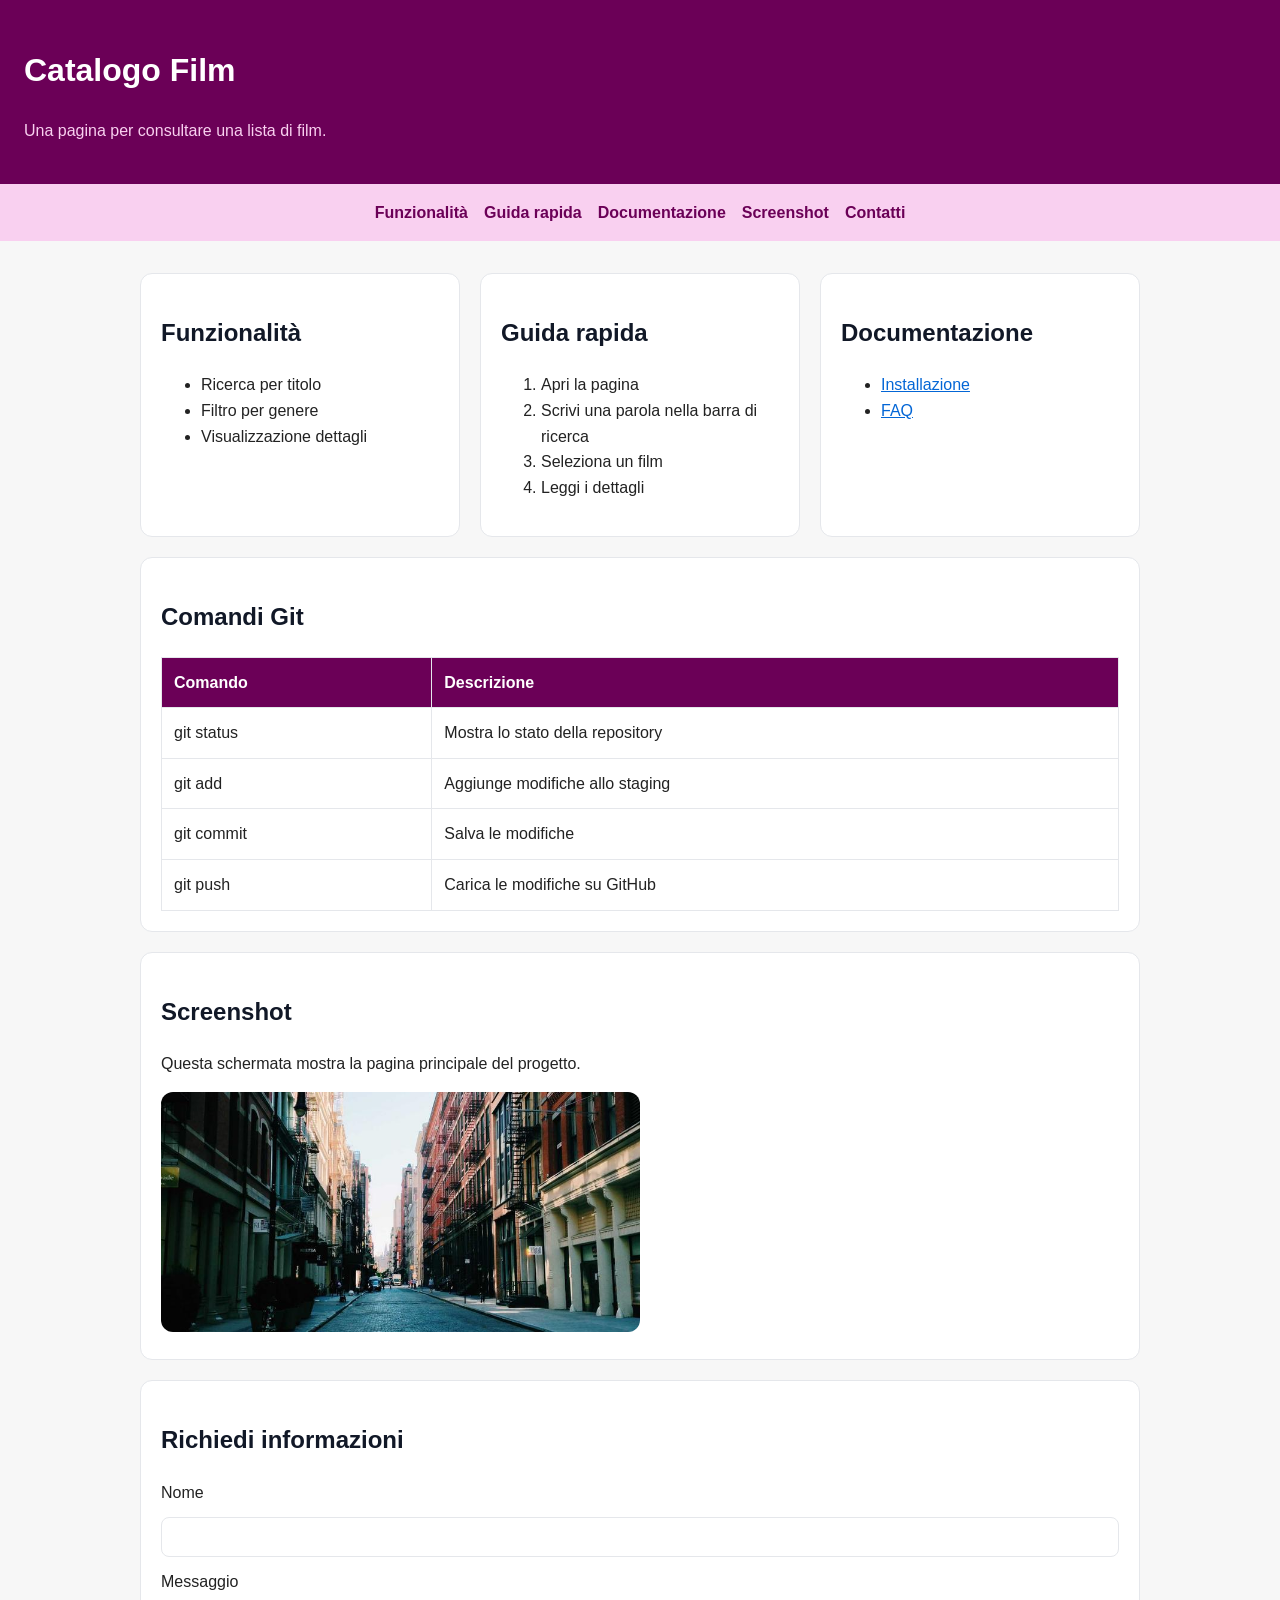
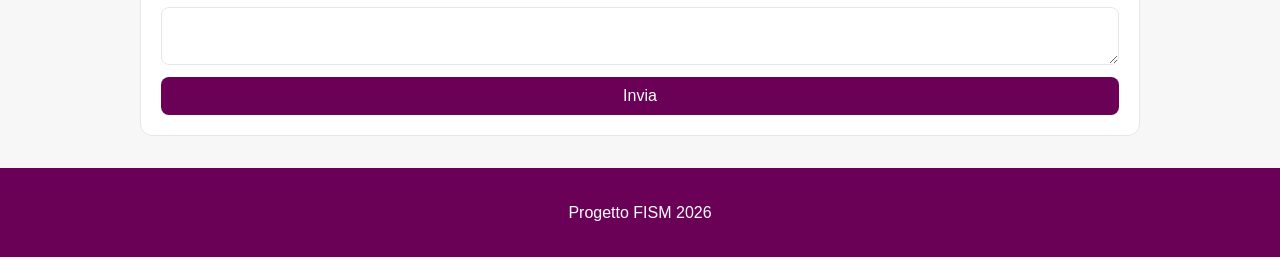
==== index.html @ ef1ea20a "Prima versione catalogo film" ====
<!DOCTYPE html>
<html lang="it">
<head>
  <meta charset="UTF-8">
  <meta name="viewport" content="width=device-width, initial-scale=1.0">
  <title>Catalogo Film</title>
  <link rel="stylesheet" href="style.css">
</head>
<body>

  <header>
    <h1>Catalogo Film</h1>
    <p>Una pagina per consultare una lista di film.</p>
  </header>

  <nav>
    <a href="#funzionalita">Funzionalità</a>
    <a href="#guida">Guida rapida</a>
    <a href="#documentazione">Documentazione</a>
    <a href="#screenshot">Screenshot</a>
    <a href="#contatti">Contatti</a>
  </nav>

  <main class="container">

    <div class="cards">
      <section id="funzionalita" class="card">
        <h2>Funzionalità</h2>
        <ul>
          <li>Ricerca per titolo</li>
          <li>Filtro per genere</li>
          <li>Visualizzazione dettagli</li>
        </ul>
      </section>

      <section id="guida" class="card">
        <h2>Guida rapida</h2>
        <ol>
          <li>Apri la pagina</li>
          <li>Scrivi una parola nella barra di ricerca</li>
          <li>Seleziona un film</li>
          <li>Leggi i dettagli</li>
        </ol>
      </section>

      <section id="documentazione" class="card">
        <h2>Documentazione</h2>
        <ul>
          <li><a href="docs/installazione.md">Installazione</a></li>
          <li><a href="docs/faq.md">FAQ</a></li>
        </ul>
      </section>
    </div>

    <section id="struttura" class="card">
      <h2>Comandi Git</h2>
      <table>
        <thead>
          <tr>
            <th>Comando</th>
            <th>Descrizione</th>
          </tr>
        </thead>
        <tbody>
          <tr>
            <td>git status</td>
            <td>Mostra lo stato della repository</td>
          </tr>
          <tr>
            <td>git add</td>
            <td>Aggiunge modifiche allo staging</td>
          </tr>
          <tr>
            <td>git commit</td>
            <td>Salva le modifiche</td>
          </tr>
          <tr>
            <td>git push</td>
            <td>Carica le modifiche su GitHub</td>
          </tr>
        </tbody>
      </table>
    </section>

    <section id="screenshot" class="card">
      <h2>Screenshot</h2>
      <p>Questa schermata mostra la pagina principale del progetto.</p>
      <img src="assets/screenshots/homepage.png" width="50%" alt="screenshot della homepage">
    </section>

    <section id="contatti" class="card">
      <h2>Richiedi informazioni</h2>
      <form>
        <label for="nome">Nome</label>
        <input type="text" id="nome" name="nome">

        <label for="messaggio">Messaggio</label>
        <textarea id="messaggio" name="messaggio"></textarea>

        <button type="submit">Invia</button>
      </form>
    </section>

  </main>

  <footer>
    <p>Progetto FISM 2026</p>
  </footer>

</body>
</html>
---- style.css ----
/* =========================
   Variables
========================= */
:root {
  --color-primary: #6b0057;
  --color-light: #f9d0f0;
  --color-dark: #111827;
  --color-border: #e5e7eb;
  --color-bg: #f7f7f7;
  --radius: 12px;
  --space: 16px;
}

/* =========================
   Base
========================= */
body {
  font-family: Arial, sans-serif;
  color: #222;
  background: var(--color-bg);
  line-height: 1.6;
  margin: 0;
}

/* =========================
   Tipografia
========================= */
h1, h2 {
  color: var(--color-dark);
}

a {
  color: #0366d6;
}

a:hover {
  text-decoration: underline;
}

/* =========================
   Header
========================= */
header {
  background: var(--color-primary);
  color: white;
  padding: 24px;
}

header h1 {
  color: white;
}

header p {
  color: var(--color-light);
}

/* =========================
   Navbar
========================= */
nav {
  display: flex;
  justify-content: center;
  gap: var(--space);
  padding: var(--space);
  background: var(--color-light);
}

nav a {
  color: var(--color-primary);
  text-decoration: none;
  font-weight: 600;
}

nav a:hover {
  text-decoration: underline;
}

/* =========================
   Layout
========================= */
.container {
  width: 90%;
  max-width: 1000px;
  margin: 32px auto;
}

/* =========================
   Componenti
========================= */
.card {
  background: white;
  padding: 20px;
  border: 1px solid var(--color-border);
  border-radius: var(--radius);
  margin-bottom: 20px;
}

.cards {
  display: flex;
  gap: 20px;
  flex-wrap: wrap;
}

.cards .card {
  flex: 1;
  min-width: 240px;
}

/* =========================
   Tabella
========================= */
table {
  width: 100%;
  border-collapse: collapse;
}

th, td {
  padding: 12px;
  border: 1px solid var(--color-border);
  text-align: left;
}

th {
  background: var(--color-primary);
  color: white;
}

/* =========================
   Form
========================= */
form {
  display: flex;
  flex-direction: column;
  gap: 12px;
}

input, textarea {
  padding: 10px;
  border: 1px solid var(--color-border);
  border-radius: 8px;
  font-size: 1rem;
}

button {
  background: var(--color-primary);
  color: white;
  padding: 10px var(--space);
  border: none;
  border-radius: 8px;
  cursor: pointer;
  font-size: 1rem;
}

button:hover {
  background: #4a003c;
}

/* =========================
   Immagini
========================= */
img {
  max-width: 100%;
  height: auto;
  border-radius: var(--radius);
}

/* =========================
   Footer
========================= */
footer {
  background: var(--color-primary);
  color: white;
  text-align: center;
  padding: var(--space);
  margin-top: 32px;
}

/* =========================
   Responsive
========================= */
@media (max-width: 700px) {
  .cards {
    flex-direction: column;
  }

  nav {
    flex-direction: column;
    align-items: center;
  }
}
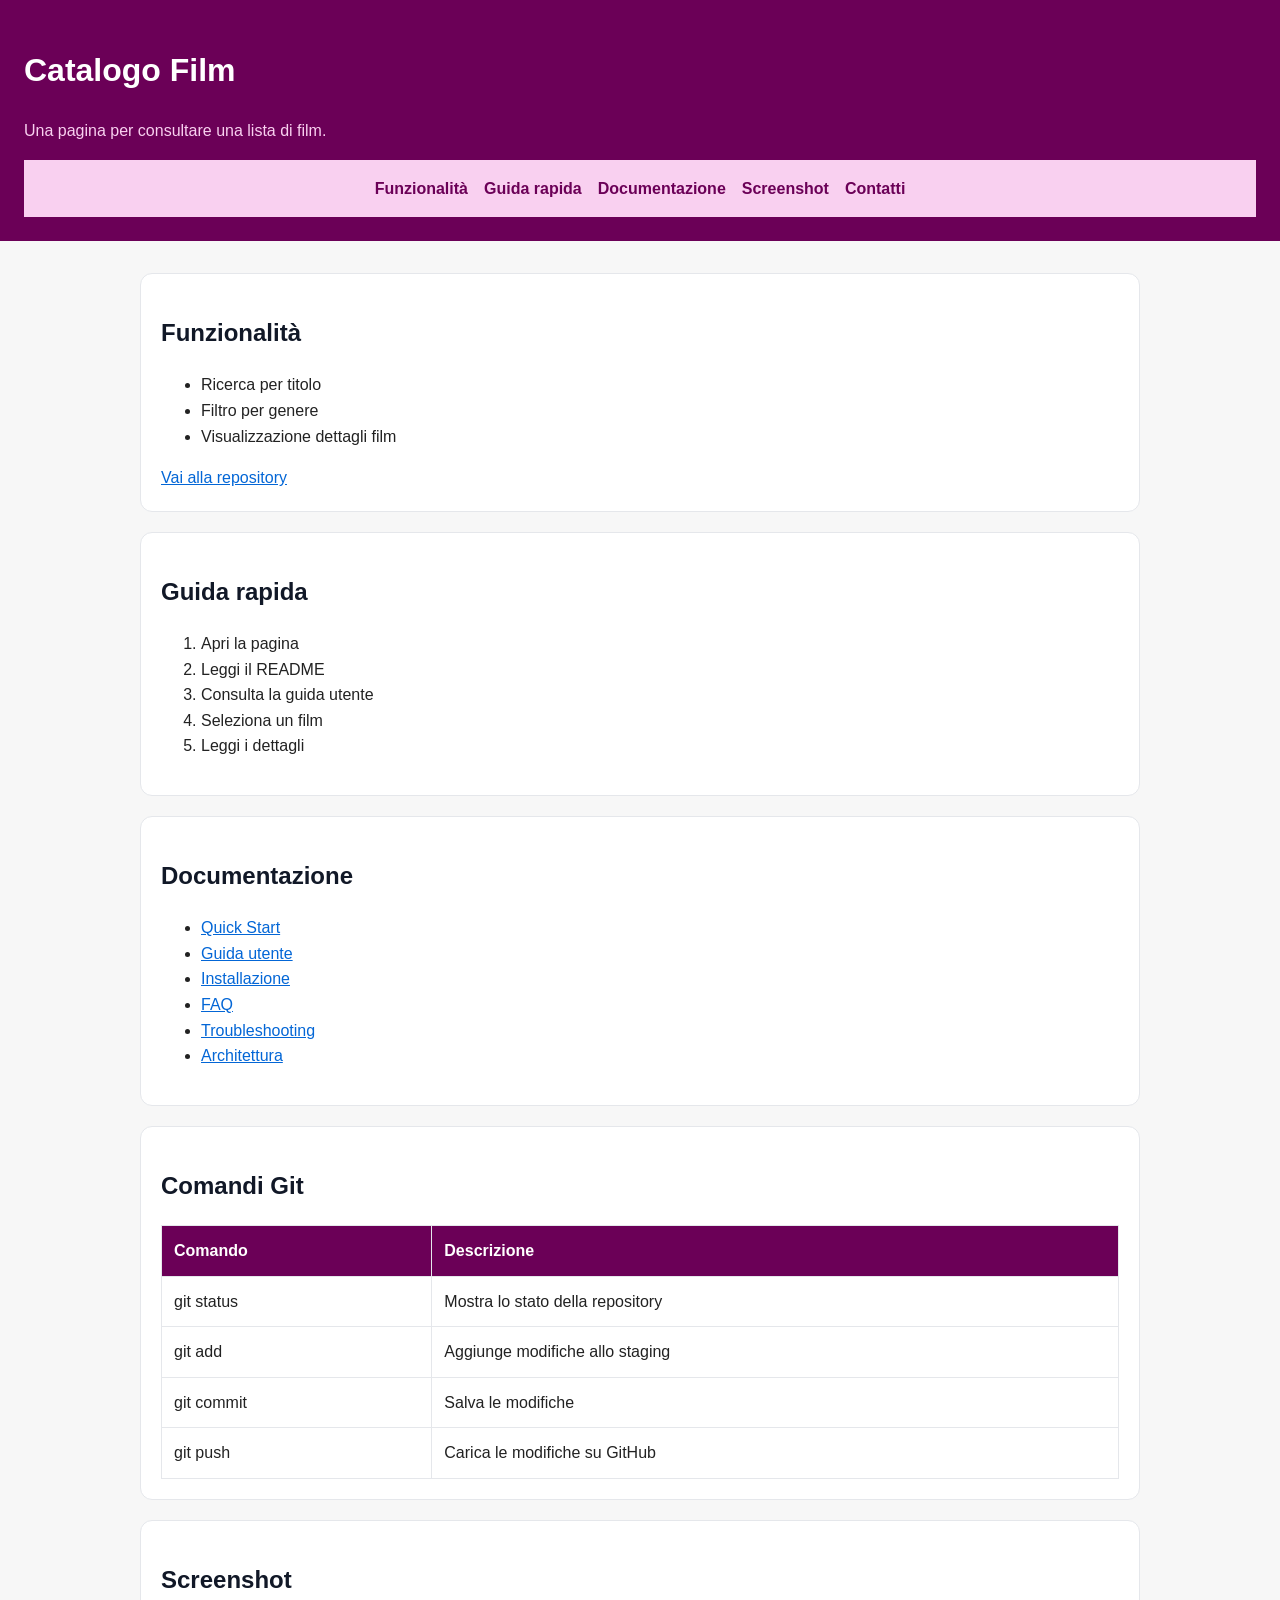
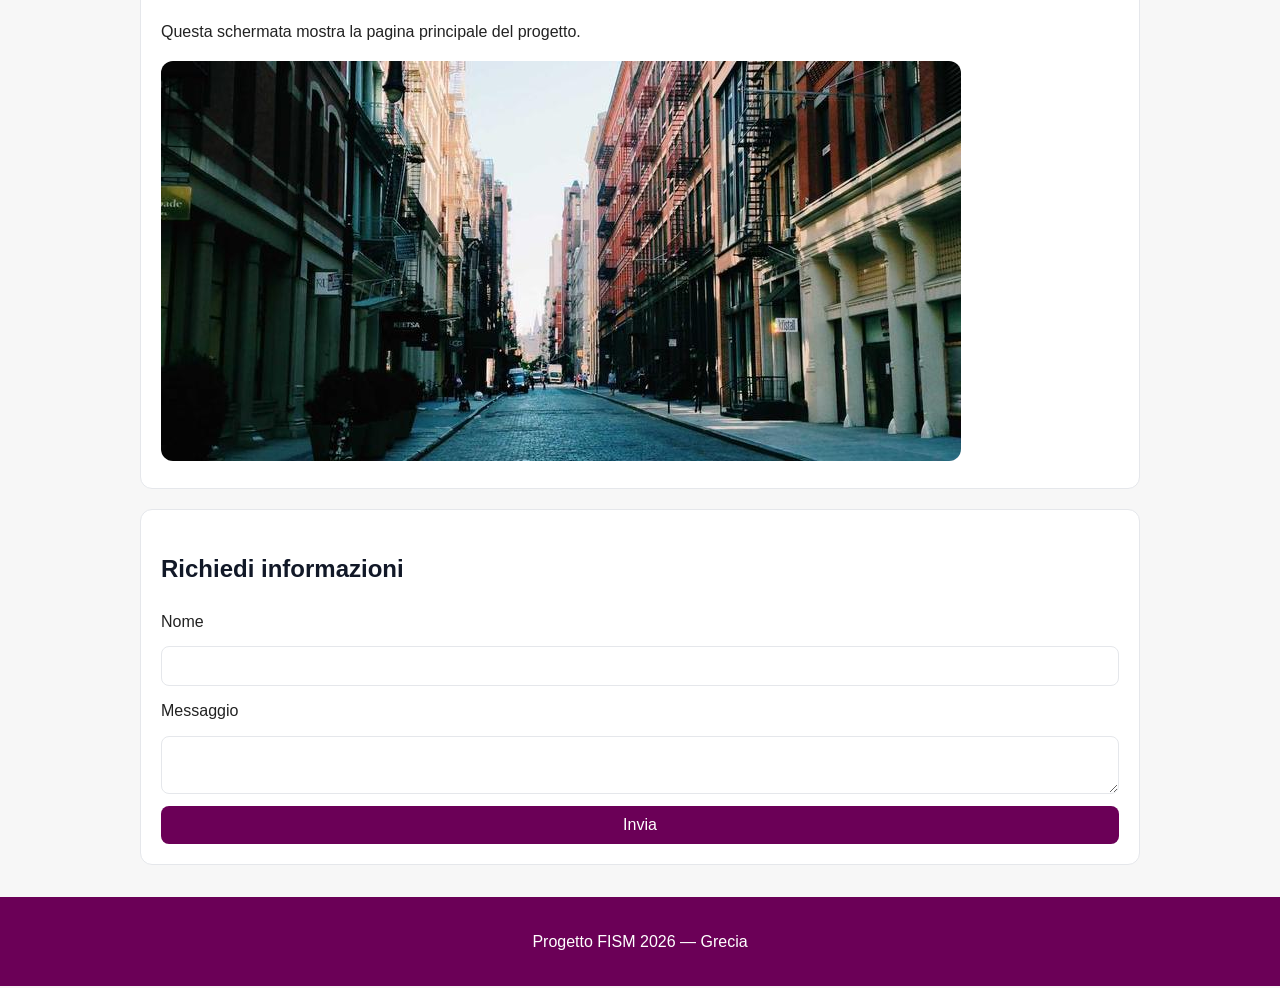
==== commit e41d2d79: "Aggiungo pagine src github e terminale" ====
--- a/index.html
+++ b/index.html
@@ -1,56 +1,61 @@
 <!DOCTYPE html>
 <html lang="it">
+
 <head>
   <meta charset="UTF-8">
   <meta name="viewport" content="width=device-width, initial-scale=1.0">
   <title>Catalogo Film</title>
   <link rel="stylesheet" href="style.css">
 </head>
+
 <body>
 
   <header>
     <h1>Catalogo Film</h1>
     <p>Una pagina per consultare una lista di film.</p>
+    <nav>
+      <a href="#funzionalita">Funzionalità</a>
+      <a href="#guida">Guida rapida</a>
+      <a href="#documentazione">Documentazione</a>
+      <a href="#screenshot">Screenshot</a>
+      <a href="#contatti">Contatti</a>
+    </nav>
   </header>
-
-  <nav>
-    <a href="#funzionalita">Funzionalità</a>
-    <a href="#guida">Guida rapida</a>
-    <a href="#documentazione">Documentazione</a>
-    <a href="#screenshot">Screenshot</a>
-    <a href="#contatti">Contatti</a>
-  </nav>
 
   <main class="container">
 
-    <div class="cards">
-      <section id="funzionalita" class="card">
-        <h2>Funzionalità</h2>
-        <ul>
-          <li>Ricerca per titolo</li>
-          <li>Filtro per genere</li>
-          <li>Visualizzazione dettagli</li>
-        </ul>
-      </section>
+    <section id="funzionalita" class="card">
+      <h2>Funzionalità</h2>
+      <ul>
+        <li>Ricerca per titolo</li>
+        <li>Filtro per genere</li>
+        <li>Visualizzazione dettagli film</li>
+      </ul>
+      <a href="https://github.com/greciazofailugarcastro-web/catalogo-film" class="button">Vai alla repository</a>
+    </section>
 
-      <section id="guida" class="card">
-        <h2>Guida rapida</h2>
-        <ol>
-          <li>Apri la pagina</li>
-          <li>Scrivi una parola nella barra di ricerca</li>
-          <li>Seleziona un film</li>
-          <li>Leggi i dettagli</li>
-        </ol>
-      </section>
+    <section id="guida" class="card">
+      <h2>Guida rapida</h2>
+      <ol>
+        <li>Apri la pagina</li>
+        <li>Leggi il README</li>
+        <li>Consulta la guida utente</li>
+        <li>Seleziona un film</li>
+        <li>Leggi i dettagli</li>
+      </ol>
+    </section>
 
-      <section id="documentazione" class="card">
-        <h2>Documentazione</h2>
-        <ul>
-          <li><a href="docs/installazione.md">Installazione</a></li>
-          <li><a href="docs/faq.md">FAQ</a></li>
-        </ul>
-      </section>
-    </div>
+    <section id="documentazione" class="card">
+      <h2>Documentazione</h2>
+      <ul>
+        <li><a href="docs/quick-start.md">Quick Start</a></li>
+        <li><a href="docs/guida-utente.md">Guida utente</a></li>
+        <li><a href="docs/installazione.md">Installazione</a></li>
+        <li><a href="docs/faq.md">FAQ</a></li>
+        <li><a href="docs/troubleshooting.md">Troubleshooting</a></li>
+        <li><a href="docs/architettura.md">Architettura</a></li>
+      </ul>
+    </section>
 
     <section id="struttura" class="card">
       <h2>Comandi Git</h2>
@@ -85,7 +90,7 @@
     <section id="screenshot" class="card">
       <h2>Screenshot</h2>
       <p>Questa schermata mostra la pagina principale del progetto.</p>
-      <img src="assets/screenshots/homepage.png" width="50%" alt="screenshot della homepage">
+      <img src="assets/screenshots/homepage.png" alt="Screenshot homepage">
     </section>
 
     <section id="contatti" class="card">
@@ -93,10 +98,8 @@
       <form>
         <label for="nome">Nome</label>
         <input type="text" id="nome" name="nome">
-
         <label for="messaggio">Messaggio</label>
         <textarea id="messaggio" name="messaggio"></textarea>
-
         <button type="submit">Invia</button>
       </form>
     </section>
@@ -104,10 +107,9 @@
   </main>
 
   <footer>
-    <p>Progetto FISM 2026</p>
+    <p>Progetto FISM 2026 — Grecia</p>
   </footer>
 
 </body>
-</html>
 
-
+</html>
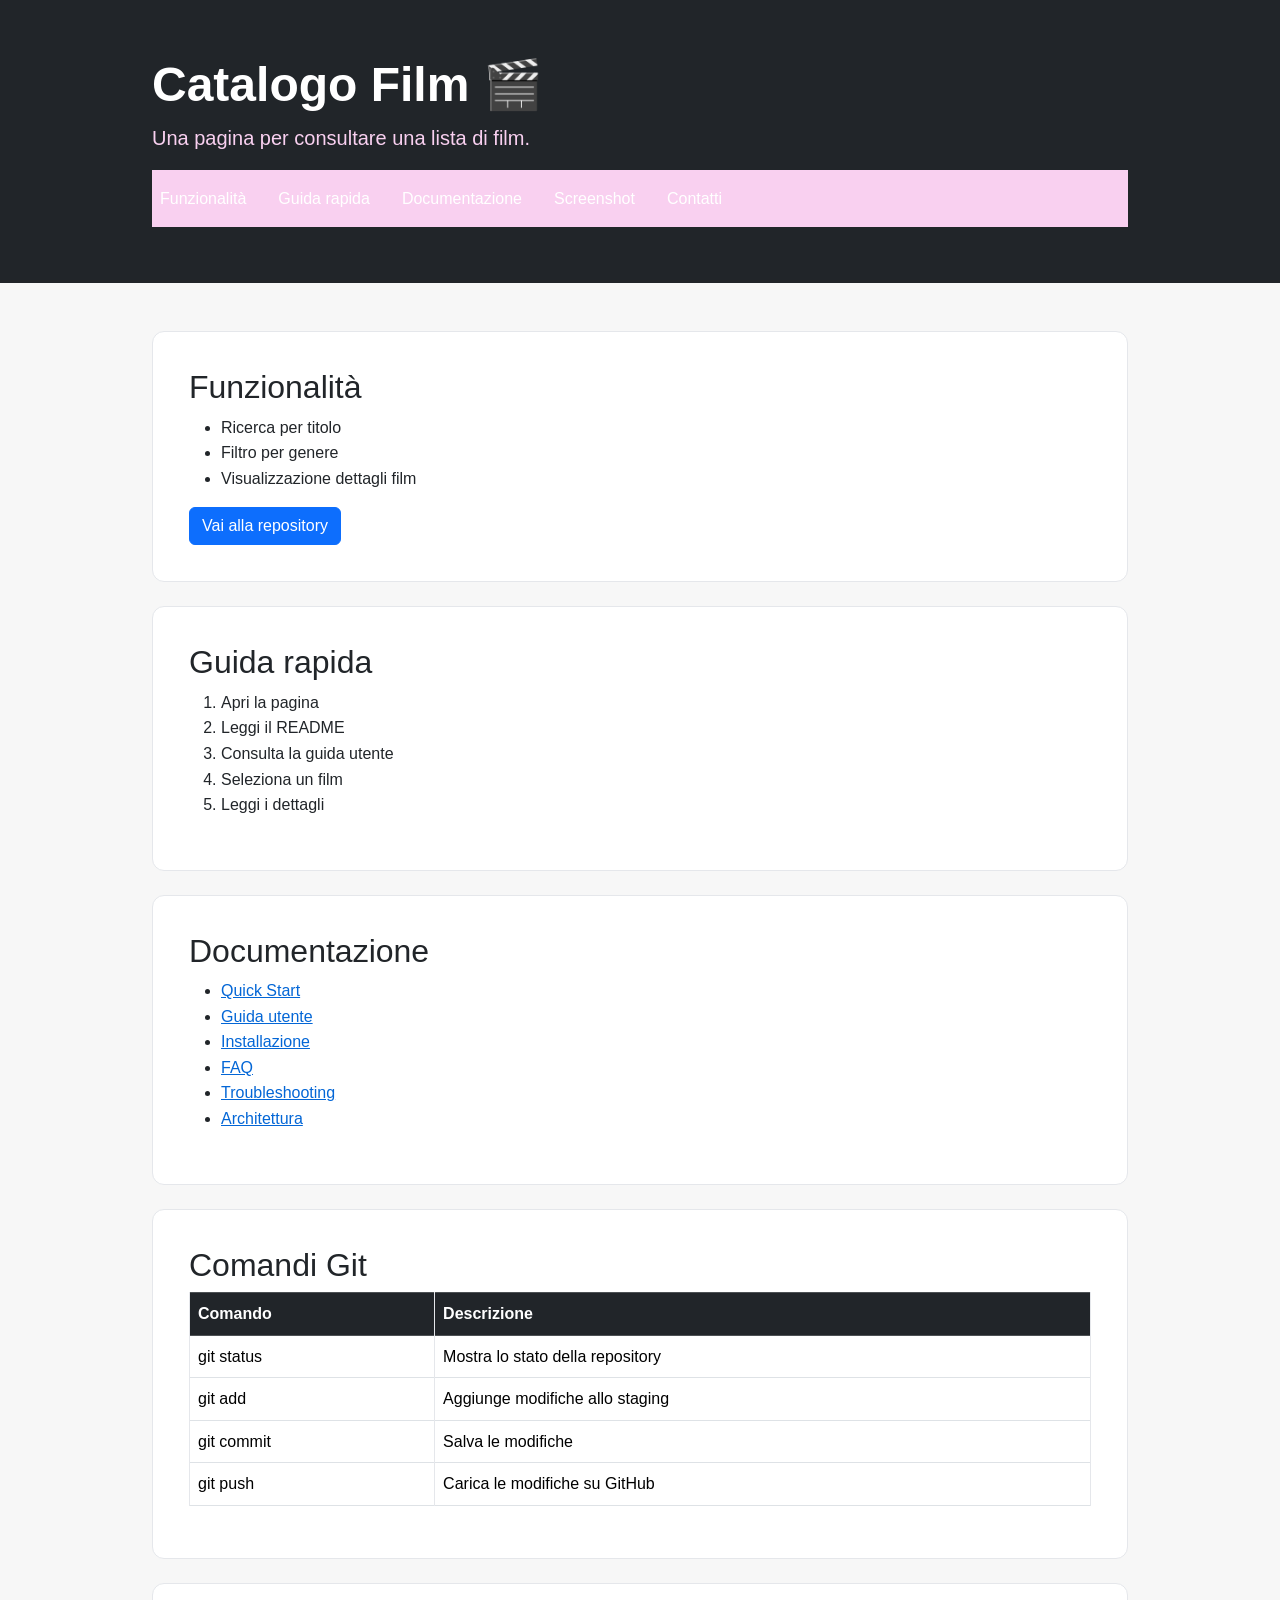
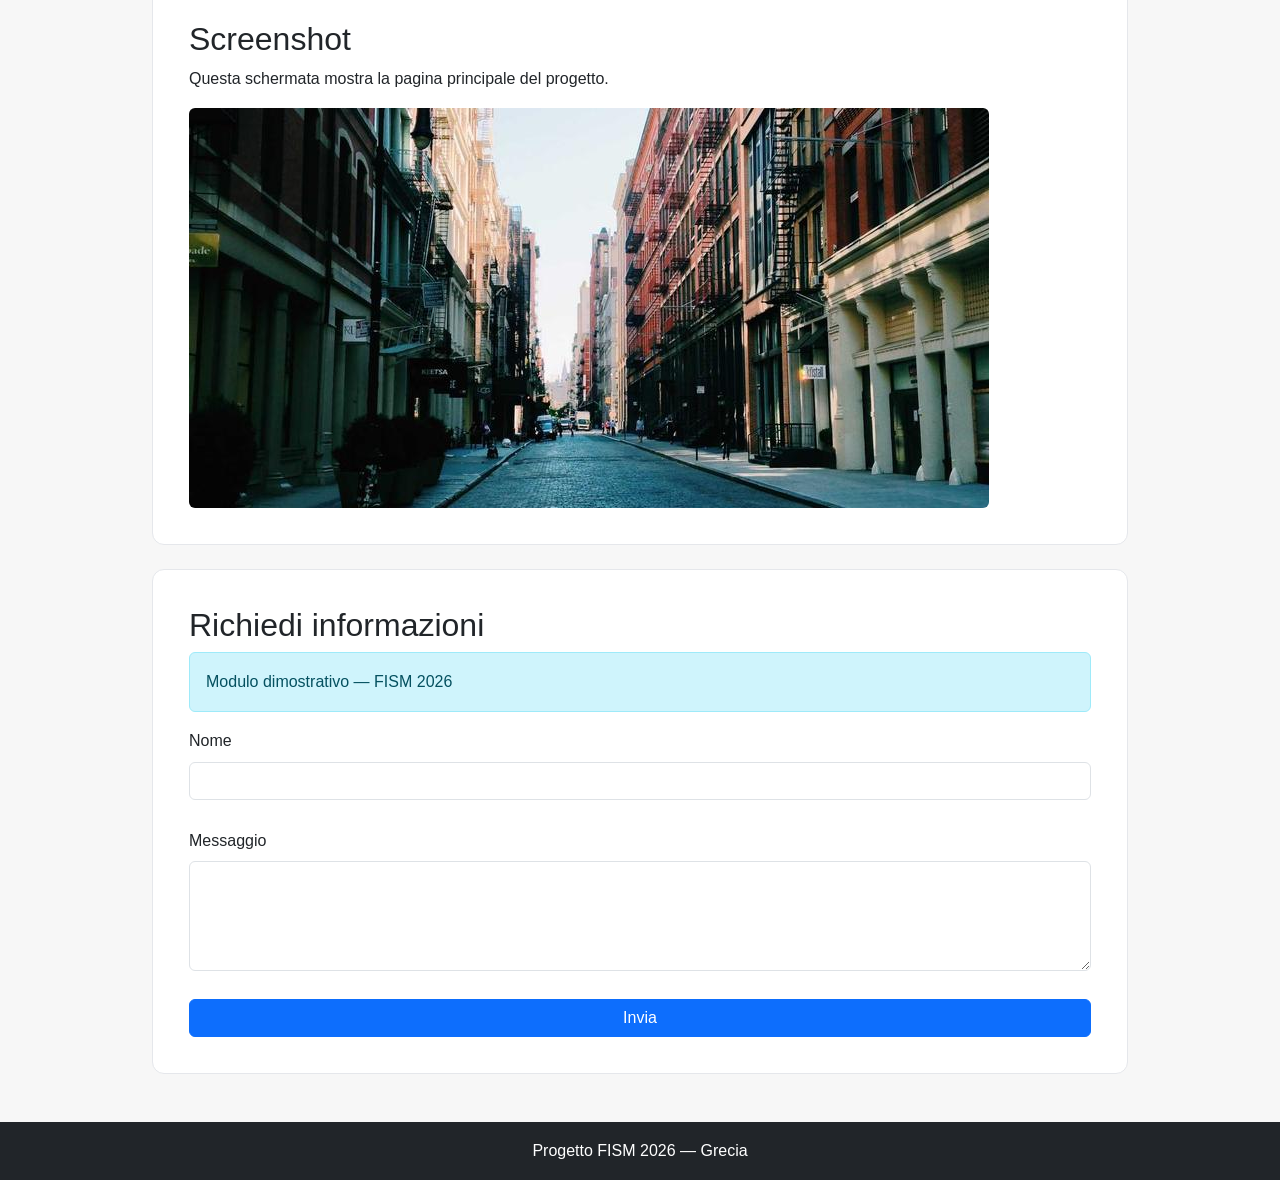
==== commit 23ce4bfe: "Aggiungo Bootstrap al progetto" ====
--- a/index.html
+++ b/index.html
@@ -5,110 +5,139 @@
   <meta charset="UTF-8">
   <meta name="viewport" content="width=device-width, initial-scale=1.0">
   <title>Catalogo Film</title>
+  <link href="https://cdn.jsdelivr.net/npm/bootstrap@5.3.0/dist/css/bootstrap.min.css" rel="stylesheet">
   <link rel="stylesheet" href="style.css">
 </head>
 
 <body>
 
-  <header>
-    <h1>Catalogo Film</h1>
-    <p>Una pagina per consultare una lista di film.</p>
-    <nav>
-      <a href="#funzionalita">Funzionalità</a>
-      <a href="#guida">Guida rapida</a>
-      <a href="#documentazione">Documentazione</a>
-      <a href="#screenshot">Screenshot</a>
-      <a href="#contatti">Contatti</a>
-    </nav>
+  <header class="bg-dark text-white py-4">
+    <div class="container">
+      <h1 class="display-5 fw-bold">Catalogo Film 🎬</h1>
+      <p class="lead">Una pagina per consultare una lista di film.</p>
+      <nav class="navbar navbar-expand-lg">
+        <div class="collapse navbar-collapse">
+          <ul class="navbar-nav gap-3">
+            <li class="nav-item"><a class="nav-link text-white" href="#funzionalita">Funzionalità</a></li>
+            <li class="nav-item"><a class="nav-link text-white" href="#guida">Guida rapida</a></li>
+            <li class="nav-item"><a class="nav-link text-white" href="#documentazione">Documentazione</a></li>
+            <li class="nav-item"><a class="nav-link text-white" href="#screenshot">Screenshot</a></li>
+            <li class="nav-item"><a class="nav-link text-white" href="#contatti">Contatti</a></li>
+          </ul>
+        </div>
+      </nav>
+    </div>
   </header>
 
-  <main class="container">
+  <main class="container my-5">
 
-    <section id="funzionalita" class="card">
-      <h2>Funzionalità</h2>
-      <ul>
-        <li>Ricerca per titolo</li>
-        <li>Filtro per genere</li>
-        <li>Visualizzazione dettagli film</li>
-      </ul>
-      <a href="https://github.com/greciazofailugarcastro-web/catalogo-film" class="button">Vai alla repository</a>
+    <section id="funzionalita" class="card mb-4">
+      <div class="card-body">
+        <h2 class="card-title">Funzionalità</h2>
+        <ul>
+          <li>Ricerca per titolo</li>
+          <li>Filtro per genere</li>
+          <li>Visualizzazione dettagli film</li>
+        </ul>
+        <a href="https://github.com/greciazofailugarcastro-web/catalogo-film" class="btn btn-primary">Vai alla
+          repository</a>
+      </div>
     </section>
 
-    <section id="guida" class="card">
-      <h2>Guida rapida</h2>
-      <ol>
-        <li>Apri la pagina</li>
-        <li>Leggi il README</li>
-        <li>Consulta la guida utente</li>
-        <li>Seleziona un film</li>
-        <li>Leggi i dettagli</li>
-      </ol>
+    <section id="guida" class="card mb-4">
+      <div class="card-body">
+        <h2 class="card-title">Guida rapida</h2>
+        <ol>
+          <li>Apri la pagina</li>
+          <li>Leggi il README</li>
+          <li>Consulta la guida utente</li>
+          <li>Seleziona un film</li>
+          <li>Leggi i dettagli</li>
+        </ol>
+      </div>
     </section>
 
-    <section id="documentazione" class="card">
-      <h2>Documentazione</h2>
-      <ul>
-        <li><a href="docs/quick-start.md">Quick Start</a></li>
-        <li><a href="docs/guida-utente.md">Guida utente</a></li>
-        <li><a href="docs/installazione.md">Installazione</a></li>
-        <li><a href="docs/faq.md">FAQ</a></li>
-        <li><a href="docs/troubleshooting.md">Troubleshooting</a></li>
-        <li><a href="docs/architettura.md">Architettura</a></li>
-      </ul>
+    <section id="documentazione" class="card mb-4">
+      <div class="card-body">
+        <h2 class="card-title">Documentazione</h2>
+        <ul>
+          <li><a href="docs/quick-start.md">Quick Start</a></li>
+          <li><a href="docs/guida-utente.md">Guida utente</a></li>
+          <li><a href="docs/installazione.md">Installazione</a></li>
+          <li><a href="docs/faq.md">FAQ</a></li>
+          <li><a href="docs/troubleshooting.md">Troubleshooting</a></li>
+          <li><a href="docs/architettura.md">Architettura</a></li>
+        </ul>
+      </div>
     </section>
 
-    <section id="struttura" class="card">
-      <h2>Comandi Git</h2>
-      <table>
-        <thead>
-          <tr>
-            <th>Comando</th>
-            <th>Descrizione</th>
-          </tr>
-        </thead>
-        <tbody>
-          <tr>
-            <td>git status</td>
-            <td>Mostra lo stato della repository</td>
-          </tr>
-          <tr>
-            <td>git add</td>
-            <td>Aggiunge modifiche allo staging</td>
-          </tr>
-          <tr>
-            <td>git commit</td>
-            <td>Salva le modifiche</td>
-          </tr>
-          <tr>
-            <td>git push</td>
-            <td>Carica le modifiche su GitHub</td>
-          </tr>
-        </tbody>
-      </table>
+    <section id="struttura" class="card mb-4">
+      <div class="card-body">
+        <h2 class="card-title">Comandi Git</h2>
+        <table class="table table-bordered">
+          <thead class="table-dark">
+            <tr>
+              <th>Comando</th>
+              <th>Descrizione</th>
+            </tr>
+          </thead>
+          <tbody>
+            <tr>
+              <td>git status</td>
+              <td>Mostra lo stato della repository</td>
+            </tr>
+            <tr>
+              <td>git add</td>
+              <td>Aggiunge modifiche allo staging</td>
+            </tr>
+            <tr>
+              <td>git commit</td>
+              <td>Salva le modifiche</td>
+            </tr>
+            <tr>
+              <td>git push</td>
+              <td>Carica le modifiche su GitHub</td>
+            </tr>
+          </tbody>
+        </table>
+      </div>
     </section>
 
-    <section id="screenshot" class="card">
-      <h2>Screenshot</h2>
-      <p>Questa schermata mostra la pagina principale del progetto.</p>
-      <img src="assets/screenshots/homepage.png" alt="Screenshot homepage">
+    <section id="screenshot" class="card mb-4">
+      <div class="card-body">
+        <h2 class="card-title">Screenshot</h2>
+        <p>Questa schermata mostra la pagina principale del progetto.</p>
+        <img src="assets/screenshots/homepage.png" alt="Screenshot homepage" class="img-fluid rounded">
+      </div>
     </section>
 
-    <section id="contatti" class="card">
-      <h2>Richiedi informazioni</h2>
-      <form>
-        <label for="nome">Nome</label>
-        <input type="text" id="nome" name="nome">
-        <label for="messaggio">Messaggio</label>
-        <textarea id="messaggio" name="messaggio"></textarea>
-        <button type="submit">Invia</button>
-      </form>
+    <section id="contatti" class="card mb-4">
+      <div class="card-body">
+        <h2 class="card-title">Richiedi informazioni</h2>
+        <div class="alert alert-info">
+          Modulo dimostrativo — FISM 2026
+        </div>
+        <form>
+          <div class="mb-3">
+            <label for="nome" class="form-label">Nome</label>
+            <input type="text" class="form-control" id="nome" name="nome">
+          </div>
+          <div class="mb-3">
+            <label for="messaggio" class="form-label">Messaggio</label>
+            <textarea class="form-control" id="messaggio" name="messaggio" rows="4"></textarea>
+          </div>
+          <button type="submit" class="btn btn-primary">Invia</button>
+        </form>
+      </div>
     </section>
 
   </main>
 
-  <footer>
-    <p>Progetto FISM 2026 — Grecia</p>
+  <footer class="bg-dark text-white text-center py-3">
+    <p class="mb-0">Progetto FISM 2026 — Grecia</p>
   </footer>
+
+  <script src="https://cdn.jsdelivr.net/npm/bootstrap@5.3.0/dist/js/bootstrap.bundle.min.js"></script>
 
 </body>
 
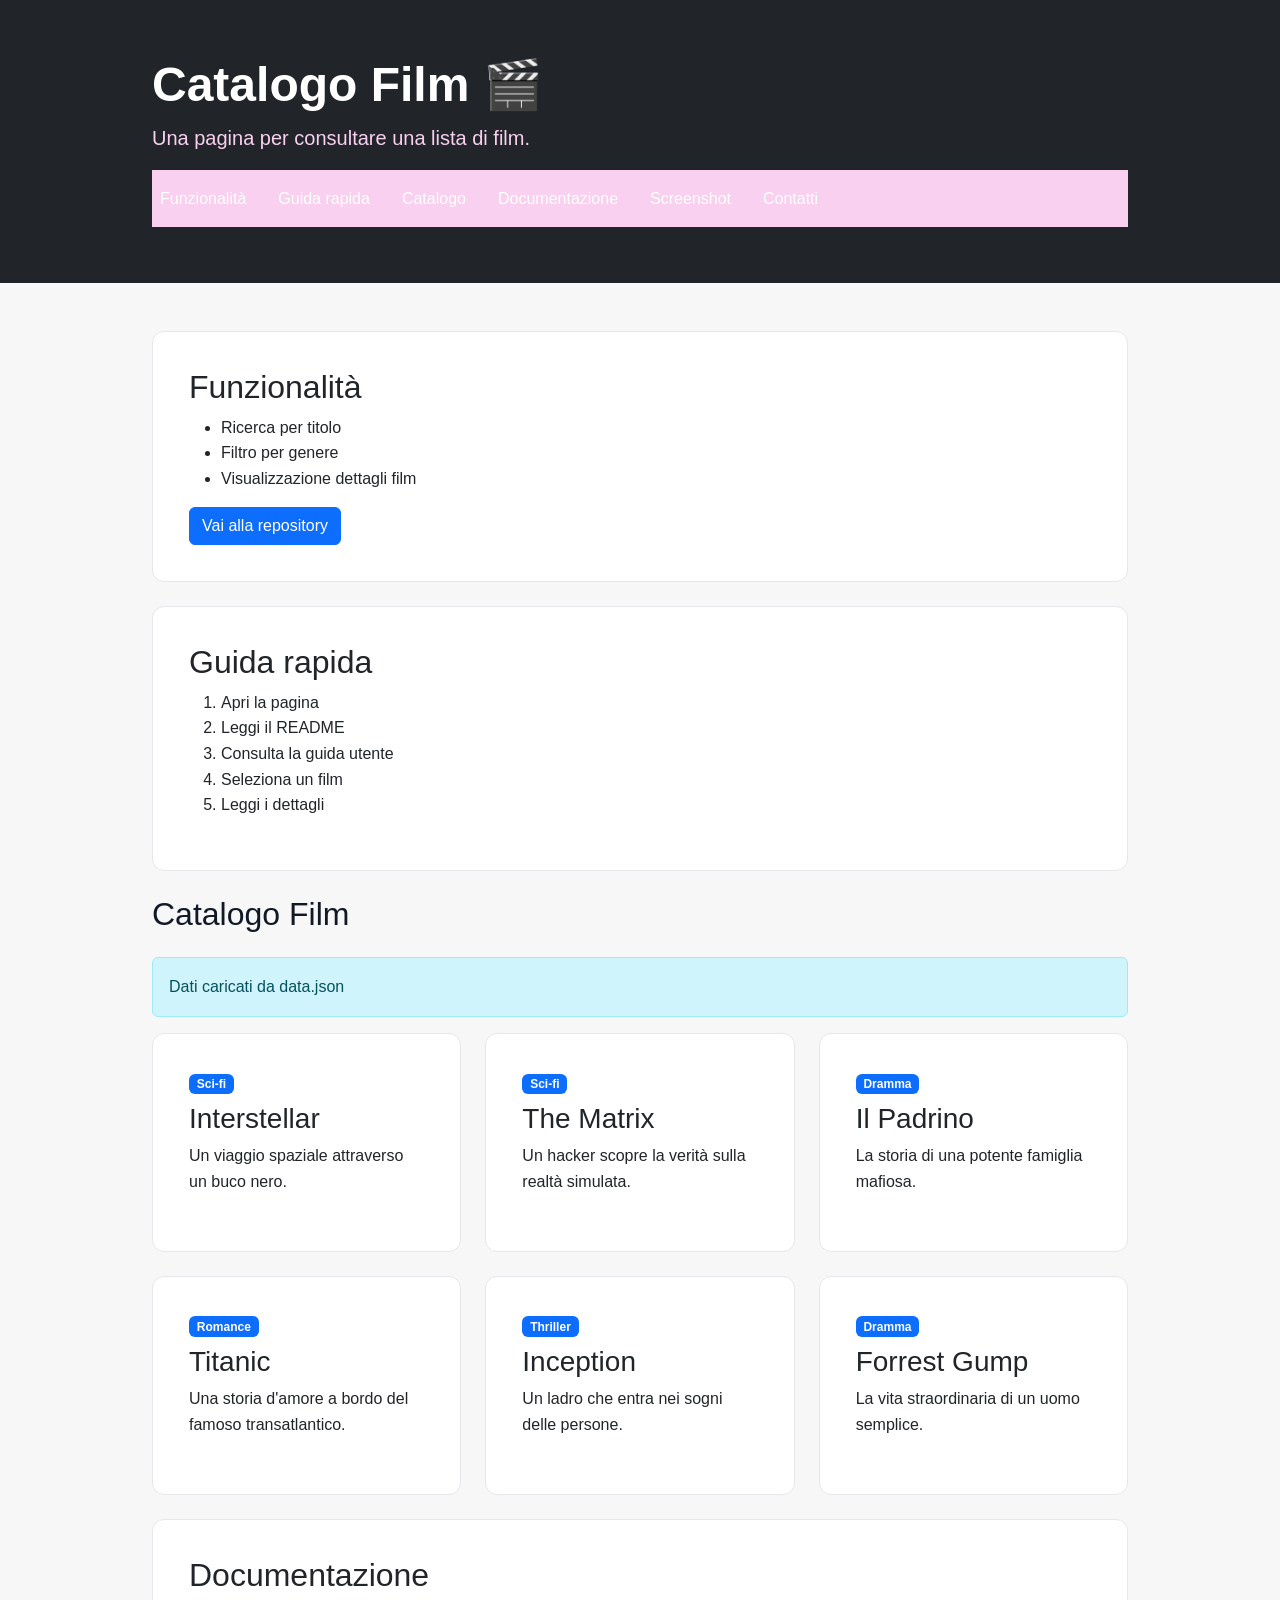
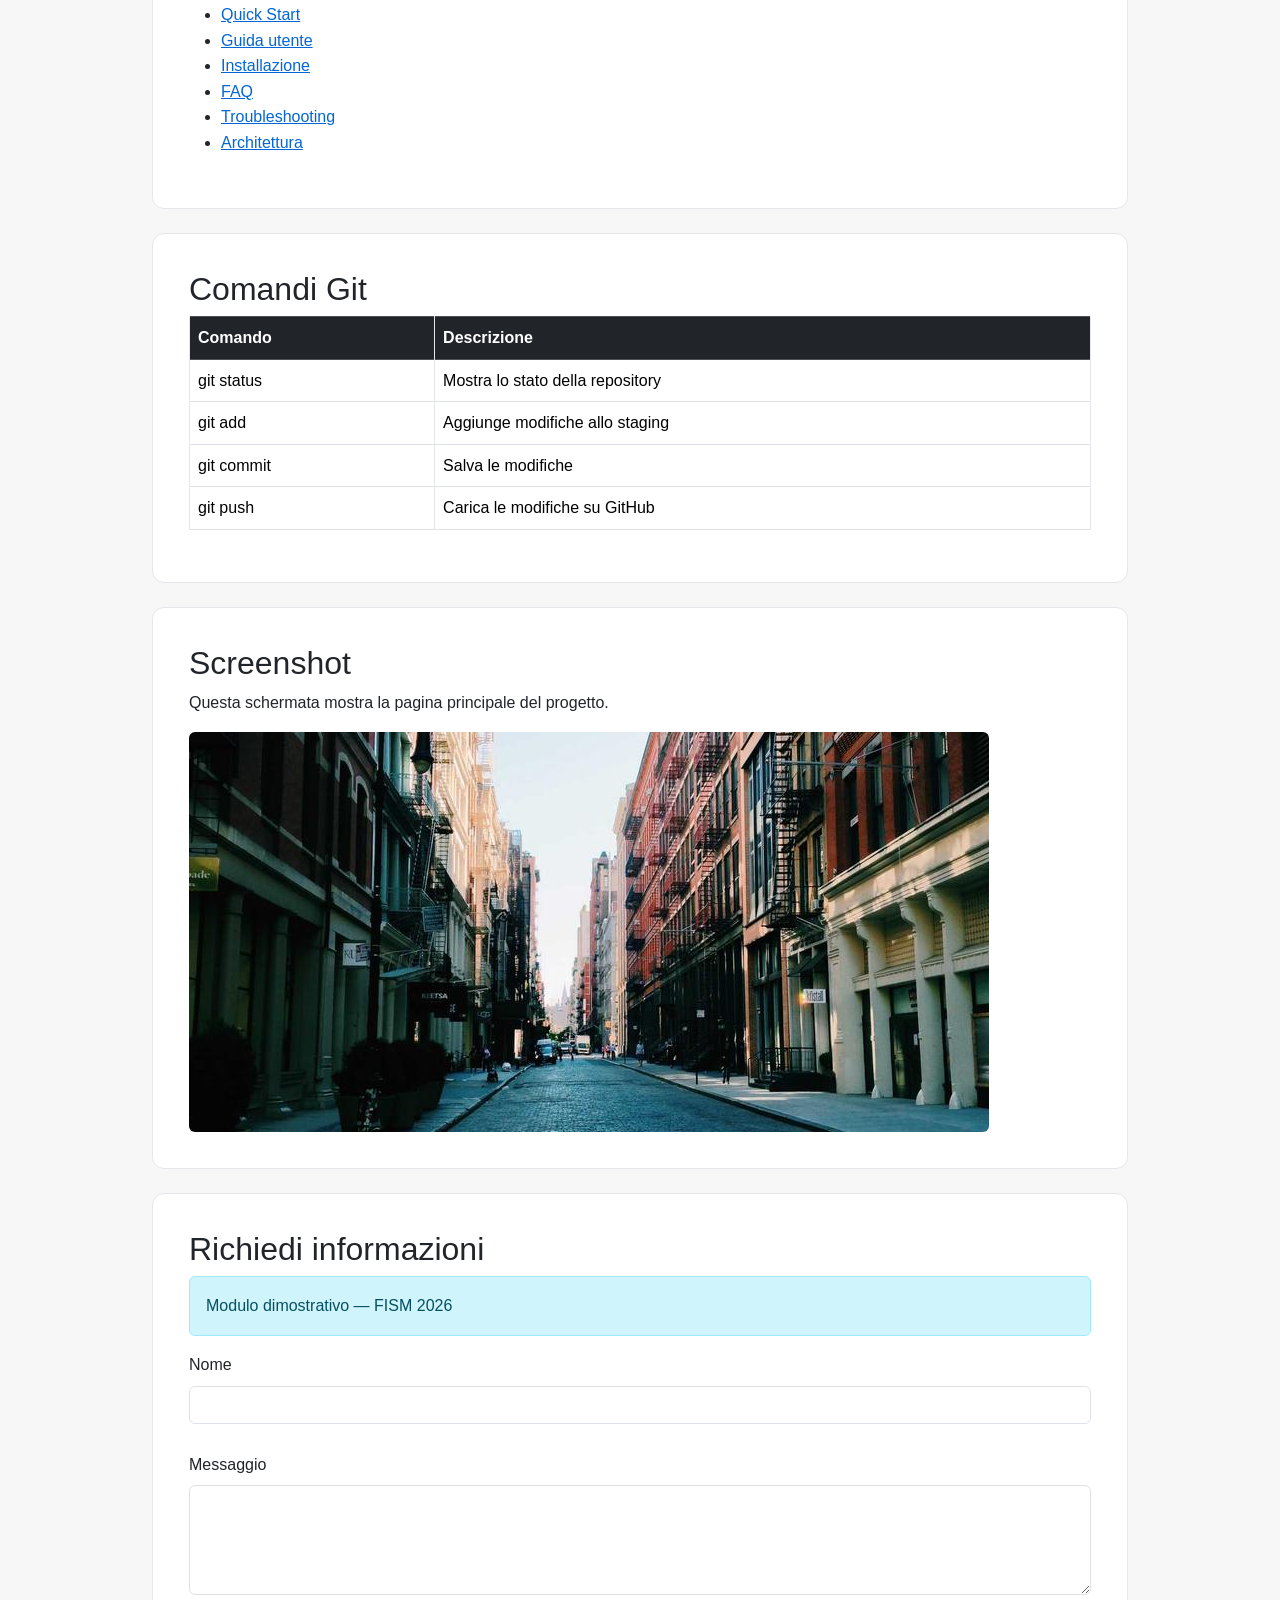
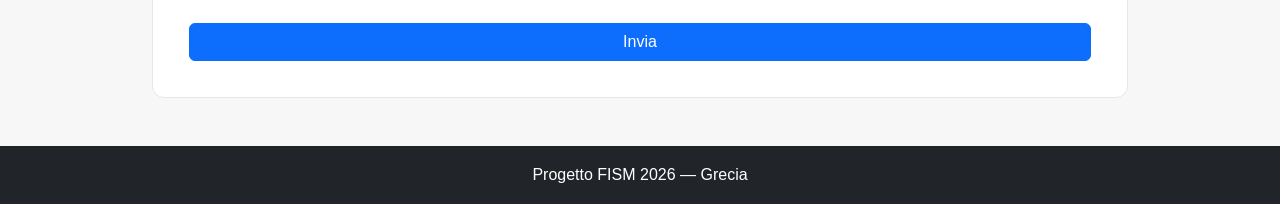
==== commit e93d7e13: "Aggiungo data.json e script.js" ====
--- a/index.html
+++ b/index.html
@@ -20,6 +20,7 @@
           <ul class="navbar-nav gap-3">
             <li class="nav-item"><a class="nav-link text-white" href="#funzionalita">Funzionalità</a></li>
             <li class="nav-item"><a class="nav-link text-white" href="#guida">Guida rapida</a></li>
+            <li class="nav-item"><a class="nav-link text-white" href="#film">Catalogo</a></li>
             <li class="nav-item"><a class="nav-link text-white" href="#documentazione">Documentazione</a></li>
             <li class="nav-item"><a class="nav-link text-white" href="#screenshot">Screenshot</a></li>
             <li class="nav-item"><a class="nav-link text-white" href="#contatti">Contatti</a></li>
@@ -54,6 +55,15 @@
           <li>Seleziona un film</li>
           <li>Leggi i dettagli</li>
         </ol>
+      </div>
+    </section>
+
+    <section id="film" class="mb-4">
+      <h2 class="mb-4">Catalogo Film</h2>
+      <div class="alert alert-info">
+        Dati caricati da data.json
+      </div>
+      <div class="row g-4" id="film-lista">
       </div>
     </section>
 
@@ -138,6 +148,7 @@
   </footer>
 
   <script src="https://cdn.jsdelivr.net/npm/bootstrap@5.3.0/dist/js/bootstrap.bundle.min.js"></script>
+  <script src="script.js"></script>
 
 </body>
 
